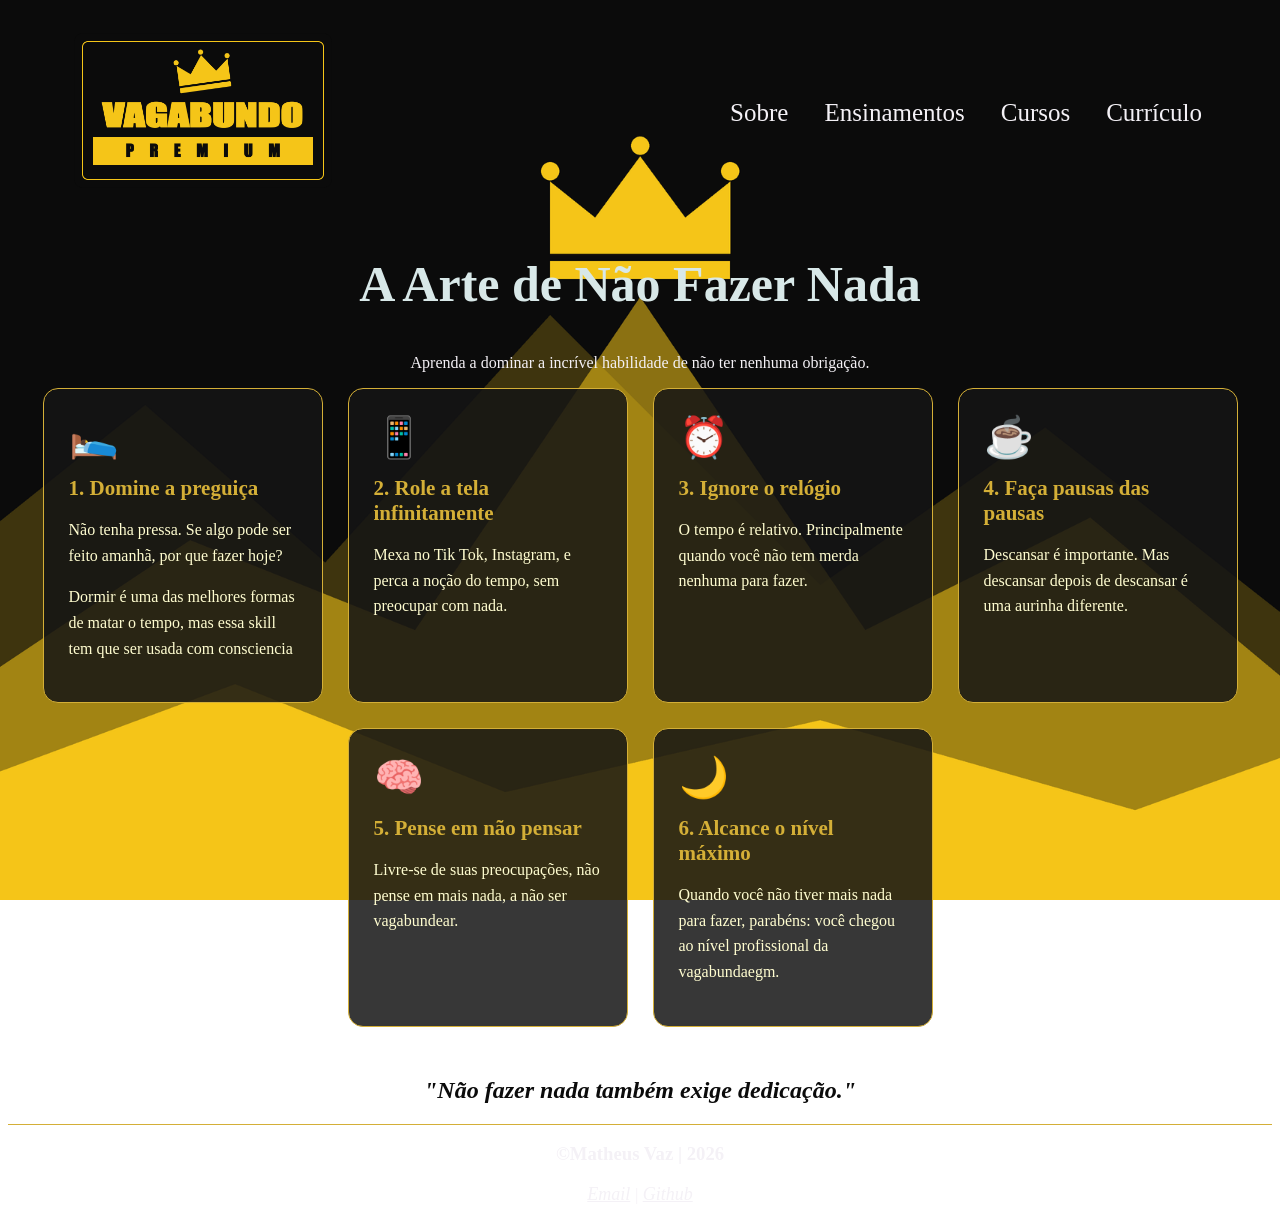
==== pages/ensinamentos.html @ 17fa0efe "Adição e estilização de conteúdos no main da página Ensinamentos. OBS não foi criado header nem foot" ====
<!DOCTYPE html>
<html lang="en">
<head>
    <meta charset="UTF-8">
    <meta name="viewport" content="width=device-width, initial-scale=1.0">
    <title>Vagabundo Premium | Ensinamentos</title>
    <link rel="stylesheet" href="/style/style.css">
    <link rel="stylesheet" href="/style/style-ensinamentos.css">
</head>
<body>
    <header class="cabecalho">
    <img class="logo" src="/img/logo_v2.png" alt="logo2">

    <nav class="menu">
        <a class="menu-link" href="../index.html">Sobre</a>
        <a class="menu-link" href="/pages/ensinamentos.html">Ensinamentos</a>
        <a class="menu-link" href="/pages/cursos.html">Cursos</a>
        <a class="menu-link" href="/pages/curriculo.html">Currículo</a>
    </nav>
    </header>
    <main>
        <section class="ensinamentos">
    <h1> A Arte de Não Fazer Nada</h1>
    <p class="subtitulo">Aprenda a dominar a incrível habilidade de não ter nenhuma obrigação.</p>

    <div class="cards-ensinamentos">

        <div class="card-ensinamento">
            <span class="icone">🛌</span>
            <h2>1. Domine a preguiça</h2>
            <p>Não tenha pressa. Se algo pode ser feito amanhã, por que fazer hoje?</p>
            <p>Dormir é uma das melhores formas de matar o tempo, mas essa skill tem que ser usada com consciencia</p>
        </div>

        <div class="card-ensinamento">
            <span class="icone">📱</span>
            <h2>2. Role a tela infinitamente</h2>
            <p>Mexa no Tik Tok, Instagram, e perca a noção do tempo, sem preocupar com nada.</p>
        </div>

        <div class="card-ensinamento">
            <span class="icone">⏰</span>
            <h2>3. Ignore o relógio</h2>
            <p>O tempo é relativo. Principalmente quando você não tem merda nenhuma para fazer.</p>
        </div>

        <div class="card-ensinamento">
            <span class="icone">☕</span>
            <h2>4. Faça pausas das pausas</h2>
            <p>Descansar é importante. Mas descansar depois de descansar é uma aurinha diferente.</p>
        </div>

        <div class="card-ensinamento">
            <span class="icone">🧠</span>
            <h2>5. Pense em não pensar</h2>
            <p>Livre-se de suas preocupações, não pense em mais nada, a não ser vagabundear.</p>
        </div>

        <div class="card-ensinamento">
            <span class="icone">🌙</span>
            <h2>6. Alcance o nível máximo</h2>
            <p>Quando você não tiver mais nada para fazer, parabéns: você chegou ao nível profissional da vagabundaegm.</p>
        </div>

    </div>

    <h2 class="frase-final">"Não fazer nada também exige dedicação."</h2>
</section>
    </main>
    <footer class="rodape">
        <h3>&copy;Matheus Vaz | 2026</h3>
       <address>
                <a class="link" href="mailto:matheusmoraes.vaz07@gmail.com">Email</a>
                <span> | </span>
                <a class="link" href="https://github.com/matheus-moraesdev">Github</a>
        </address>
    </footer>

</body>
</html>
---- style/style.css ----
*{
    box-sizing: border-box;
}

body{
    background-image: url(/img/sobre.png);
    background-size: cover;
    background-position: center;
    background-repeat: no-repeat;
    background-attachment: fixed;
    color: #f4f1f6;
}

.cabecalho{
    display: flex;
    align-items: center;
    justify-content: space-between;
    padding: 10px 20px;
}

.logo{
    width: 350px;
    height: auto;
}

.menu{
    display: flex;
    gap: 36px;
    margin-right: 50px;
}

.menu-link{
    color: #f4f1f6;
    text-decoration: none;
    font-size: 25px;
    padding: 6px 0 0;
    border-bottom: 2px solid transparent;
}

.menu-link:hover{
    color: #d4af37;
    transition: 0.3s linear;
    border-bottom: 2px solid #d4af37;
}

.cards{
    display: flex;
    flex-wrap: wrap;
    gap: 24px;
    margin-left: 33.5%;
    margin-bottom: 15px;
}

.card{
    max-width: 280px;
    flex: 1 1 220px;
    background-color: #0e0e0e;
    border: 2px solid #b8860b;
    border-radius: 12px;
    padding: 18px;
}

.card:hover{
    border-color: #d4af37;
    transform: translateY(-7.5%);
    transition: 0.5s;
}

.card h2{
    font-size: 20px;
}

.card p{
    font-size: 18px;
    line-height: 1.5;
}
 h1{
   text-align: center;
    font-size: 50px;
    color: #d8e8e8;
 }
 h1:hover{
    transition: 0.5s;
    transform: translateY(-10%);
    color: #b8860b;
 }

 .rodape{
    text-align: center;
    border-top: #d4af37;
    border-top: 1px solid #d4af37;
 }

 .rodape h3:hover{
    transition: 0.5s;
    color: #d4af37;
 }

 .link{
    color:#f4f1f6;
    font-size: 18px;
 }

 .link:hover{
    color: #d4af37;
    transition: 0.5s;
 }
---- style/style-ensinamentos.css ----
*{
    box-sizing: border-box;
}

body{
    background-image: url(/img/ensinamentos.png);
    background-size: cover;
    background-position: center;
    background-repeat: no-repeat;
    background-attachment: fixed;
    color: #f4f1f6;
}

.cards-ensinamentos {
    display: flex;
    flex-wrap: wrap;
    justify-content: center;
    gap: 25px;
}

.card-ensinamento {
    background-color: rgba(20, 20, 20, 0.85);
    border: 1px solid #d4af37;
    border-radius: 15px;
    width: 280px;
    padding: 25px;
    transition: 0.3s;
}

.card-ensinamento:hover {
    transform: translateY(-8px);
    box-shadow: 0 0 15px rgba(212, 175, 55, 0.4);
}

.icone {
    font-size: 40px;
}

.card-ensinamento h2 {
    color: #d4af37;
    font-size: 21px;
    margin: 15px 0;
}

.card-ensinamento p {
    color: #fffdd0;
    line-height: 1.6;
}

.frase-final {
    color: #0b0b0b;
    margin-top: 50px;
    font-style: italic;
    text-align: center;
}

.subtitulo{
    text-align: center;
}
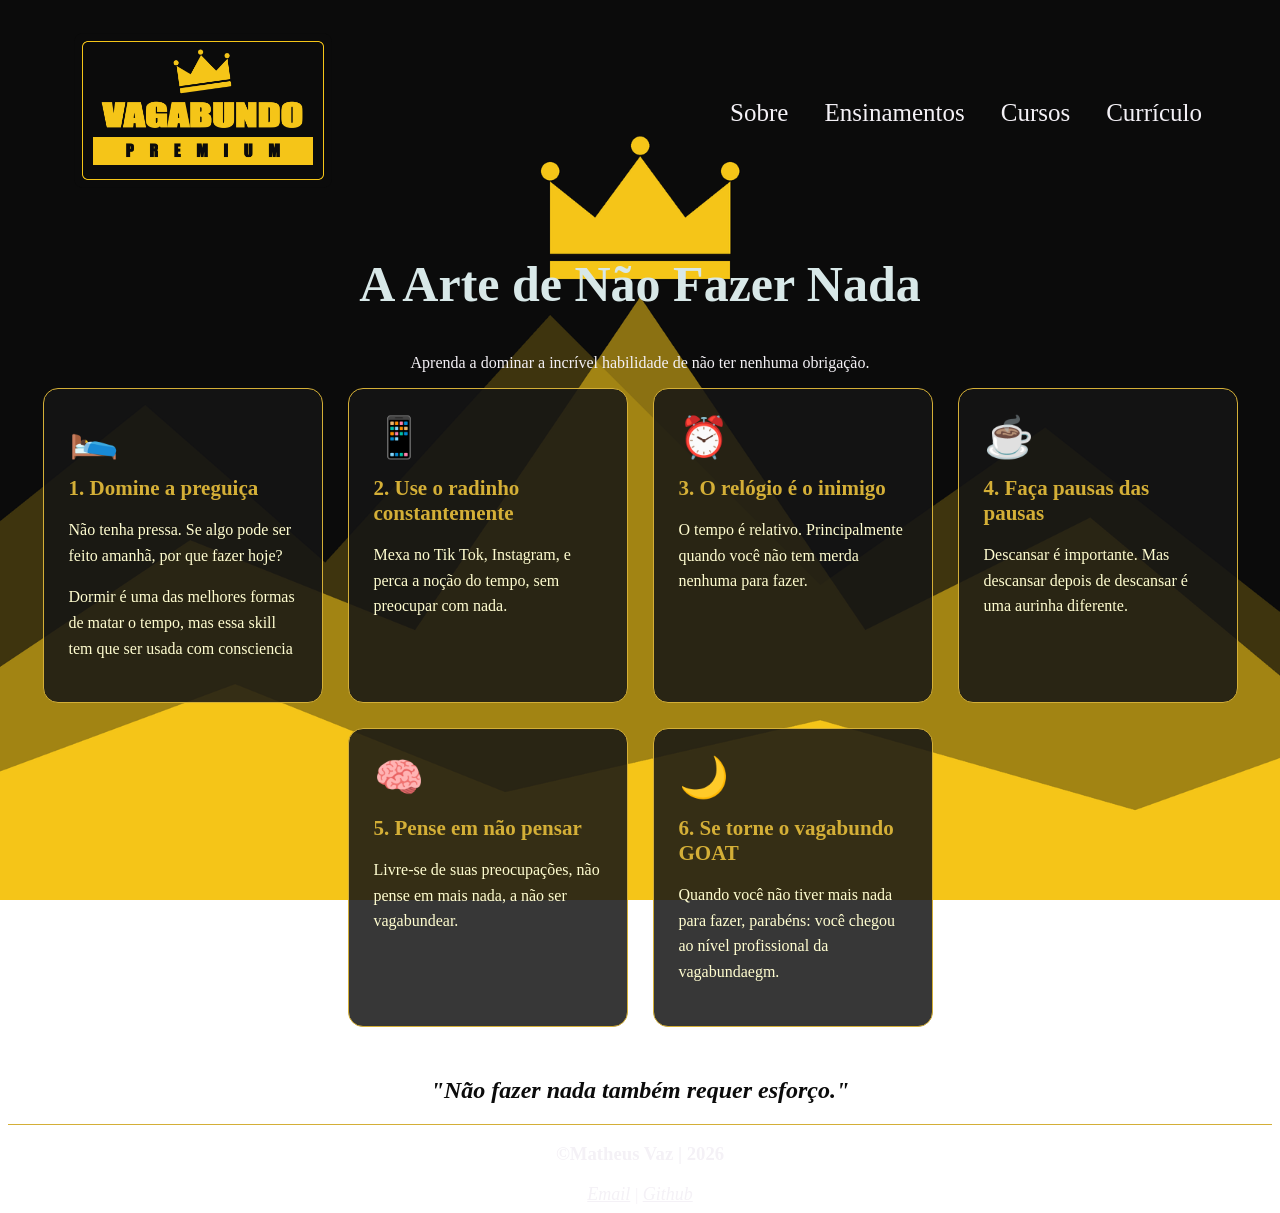
==== commit 4366f41d: "Adição e estilização de conteúdos no main da página Cursos" ====
--- a/pages/ensinamentos.html
+++ b/pages/ensinamentos.html
@@ -34,13 +34,13 @@
 
         <div class="card-ensinamento">
             <span class="icone">📱</span>
-            <h2>2. Role a tela infinitamente</h2>
+            <h2>2. Use o radinho constantemente</h2>
             <p>Mexa no Tik Tok, Instagram, e perca a noção do tempo, sem preocupar com nada.</p>
         </div>
 
         <div class="card-ensinamento">
             <span class="icone">⏰</span>
-            <h2>3. Ignore o relógio</h2>
+            <h2>3. O relógio é o inimigo</h2>
             <p>O tempo é relativo. Principalmente quando você não tem merda nenhuma para fazer.</p>
         </div>
 
@@ -58,13 +58,13 @@
 
         <div class="card-ensinamento">
             <span class="icone">🌙</span>
-            <h2>6. Alcance o nível máximo</h2>
+            <h2>6. Se torne o vagabundo GOAT</h2>
             <p>Quando você não tiver mais nada para fazer, parabéns: você chegou ao nível profissional da vagabundaegm.</p>
         </div>
 
     </div>
 
-    <h2 class="frase-final">"Não fazer nada também exige dedicação."</h2>
+    <h2 class="frase-final">"Não fazer nada também requer esforço."</h2>
 </section>
     </main>
     <footer class="rodape">
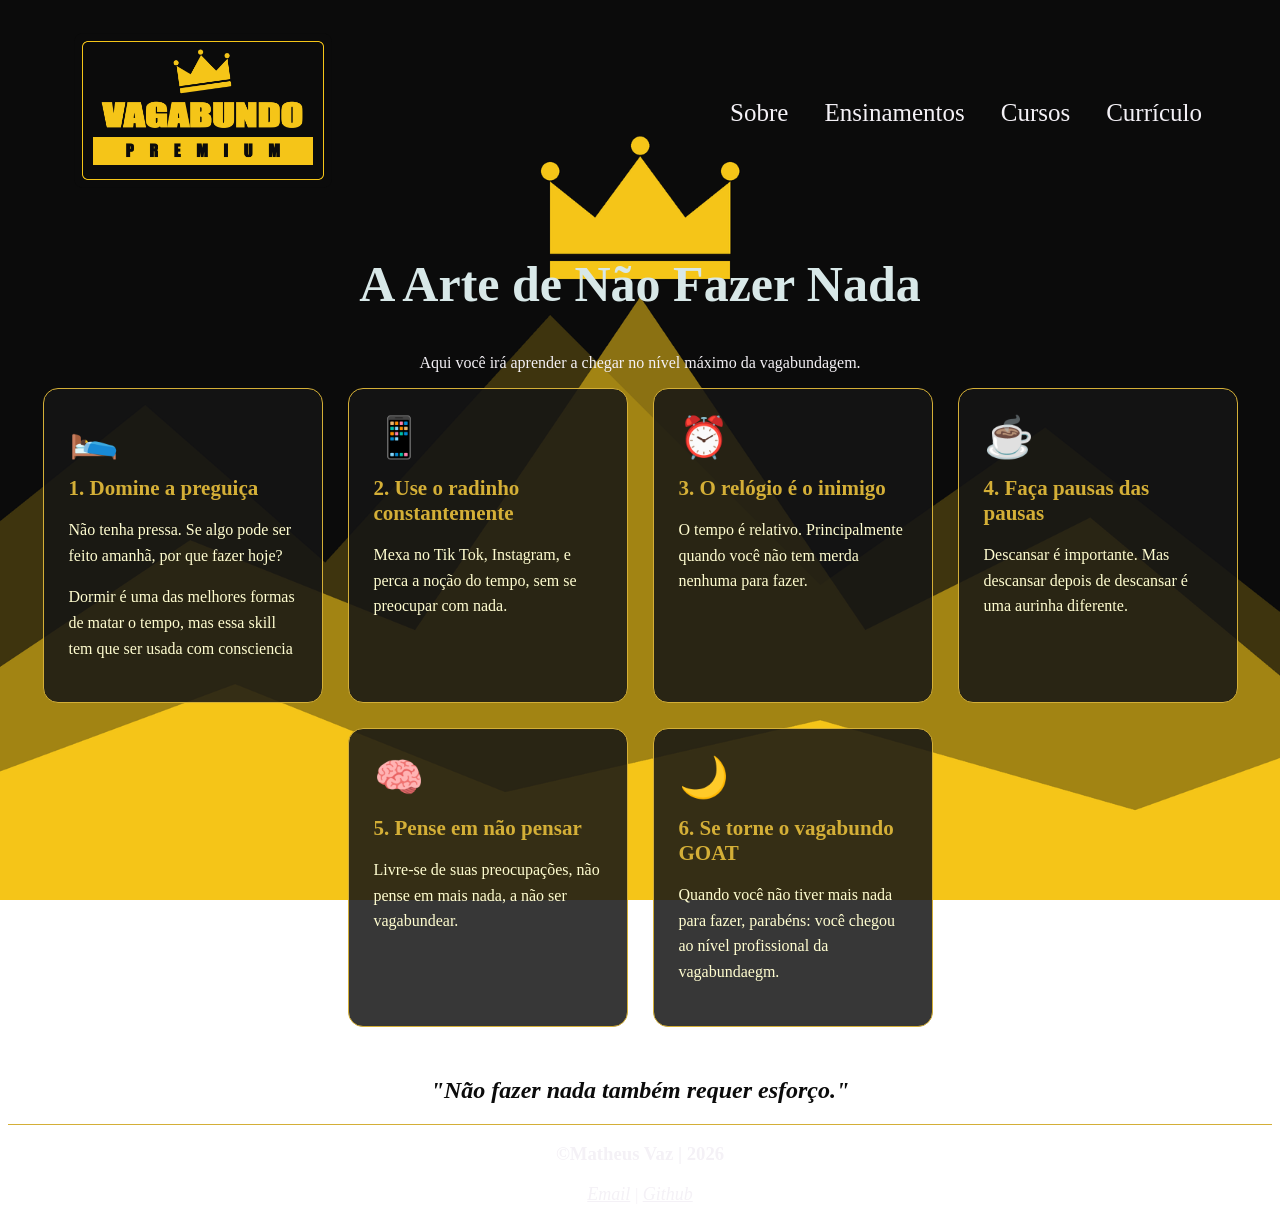
==== commit 15a872ee: "Correção na estilização das páginas e adição da pasta de fontes" ====
--- a/pages/ensinamentos.html
+++ b/pages/ensinamentos.html
@@ -21,7 +21,7 @@
     <main>
         <section class="ensinamentos">
     <h1> A Arte de Não Fazer Nada</h1>
-    <p class="subtitulo">Aprenda a dominar a incrível habilidade de não ter nenhuma obrigação.</p>
+    <p class="subtitulo">Aqui você irá aprender a chegar no nível máximo da vagabundagem.</p>
 
     <div class="cards-ensinamentos">
 
@@ -35,7 +35,7 @@
         <div class="card-ensinamento">
             <span class="icone">📱</span>
             <h2>2. Use o radinho constantemente</h2>
-            <p>Mexa no Tik Tok, Instagram, e perca a noção do tempo, sem preocupar com nada.</p>
+            <p>Mexa no Tik Tok, Instagram, e perca a noção do tempo, sem se preocupar com nada.</p>
         </div>
 
         <div class="card-ensinamento">
--- a/style/style.css
+++ b/style/style.css
@@ -1,6 +1,15 @@
 
 *{
     box-sizing: border-box;
+}
+
+@font-face{
+    font-family: 'Bebas';
+    src: url(/fonte/Bebas-Regular.otf),
+    url(/fonte/Bebas-Regular.ttf;);
+
+    font-weight: normal;
+    font-style: oblique;
 }
 
 body{
@@ -79,6 +88,7 @@
    text-align: center;
     font-size: 50px;
     color: #d8e8e8;
+    font-style: 'Bebas';
  }
  h1:hover{
     transition: 0.5s;
